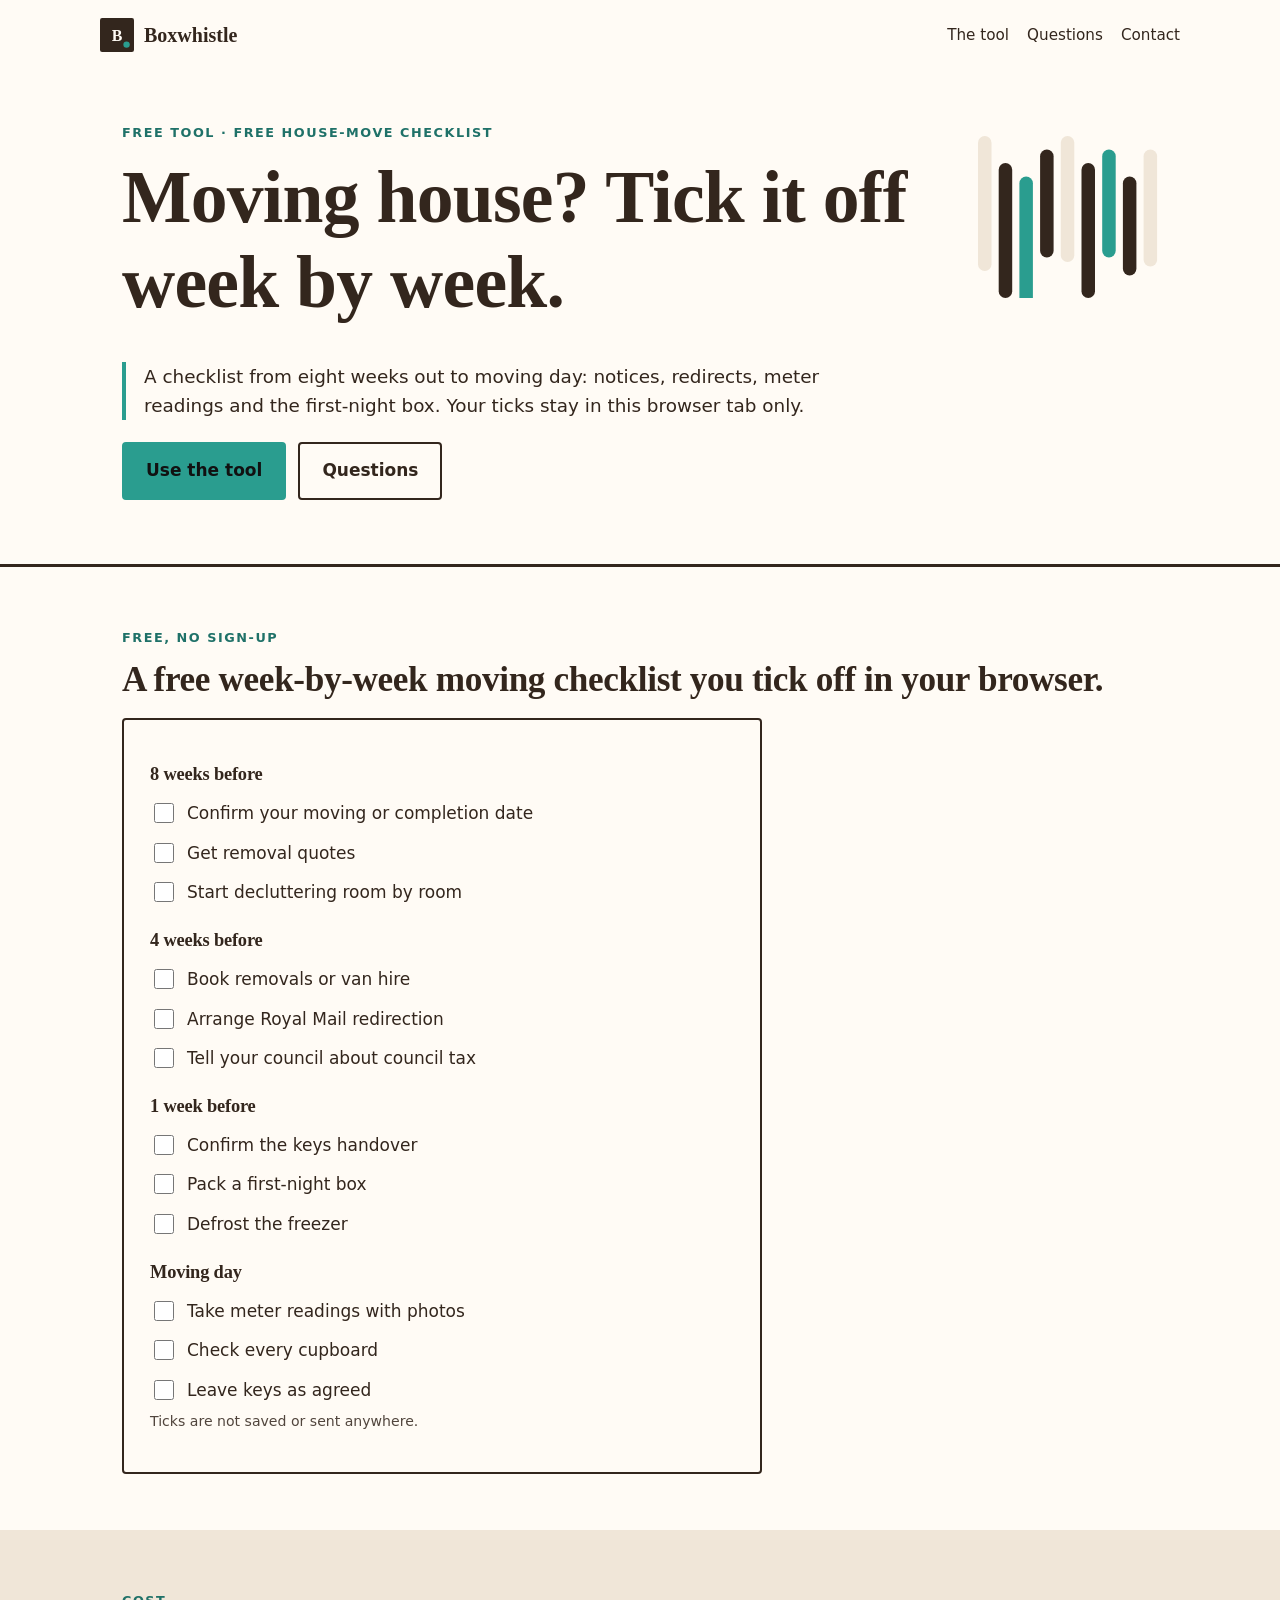
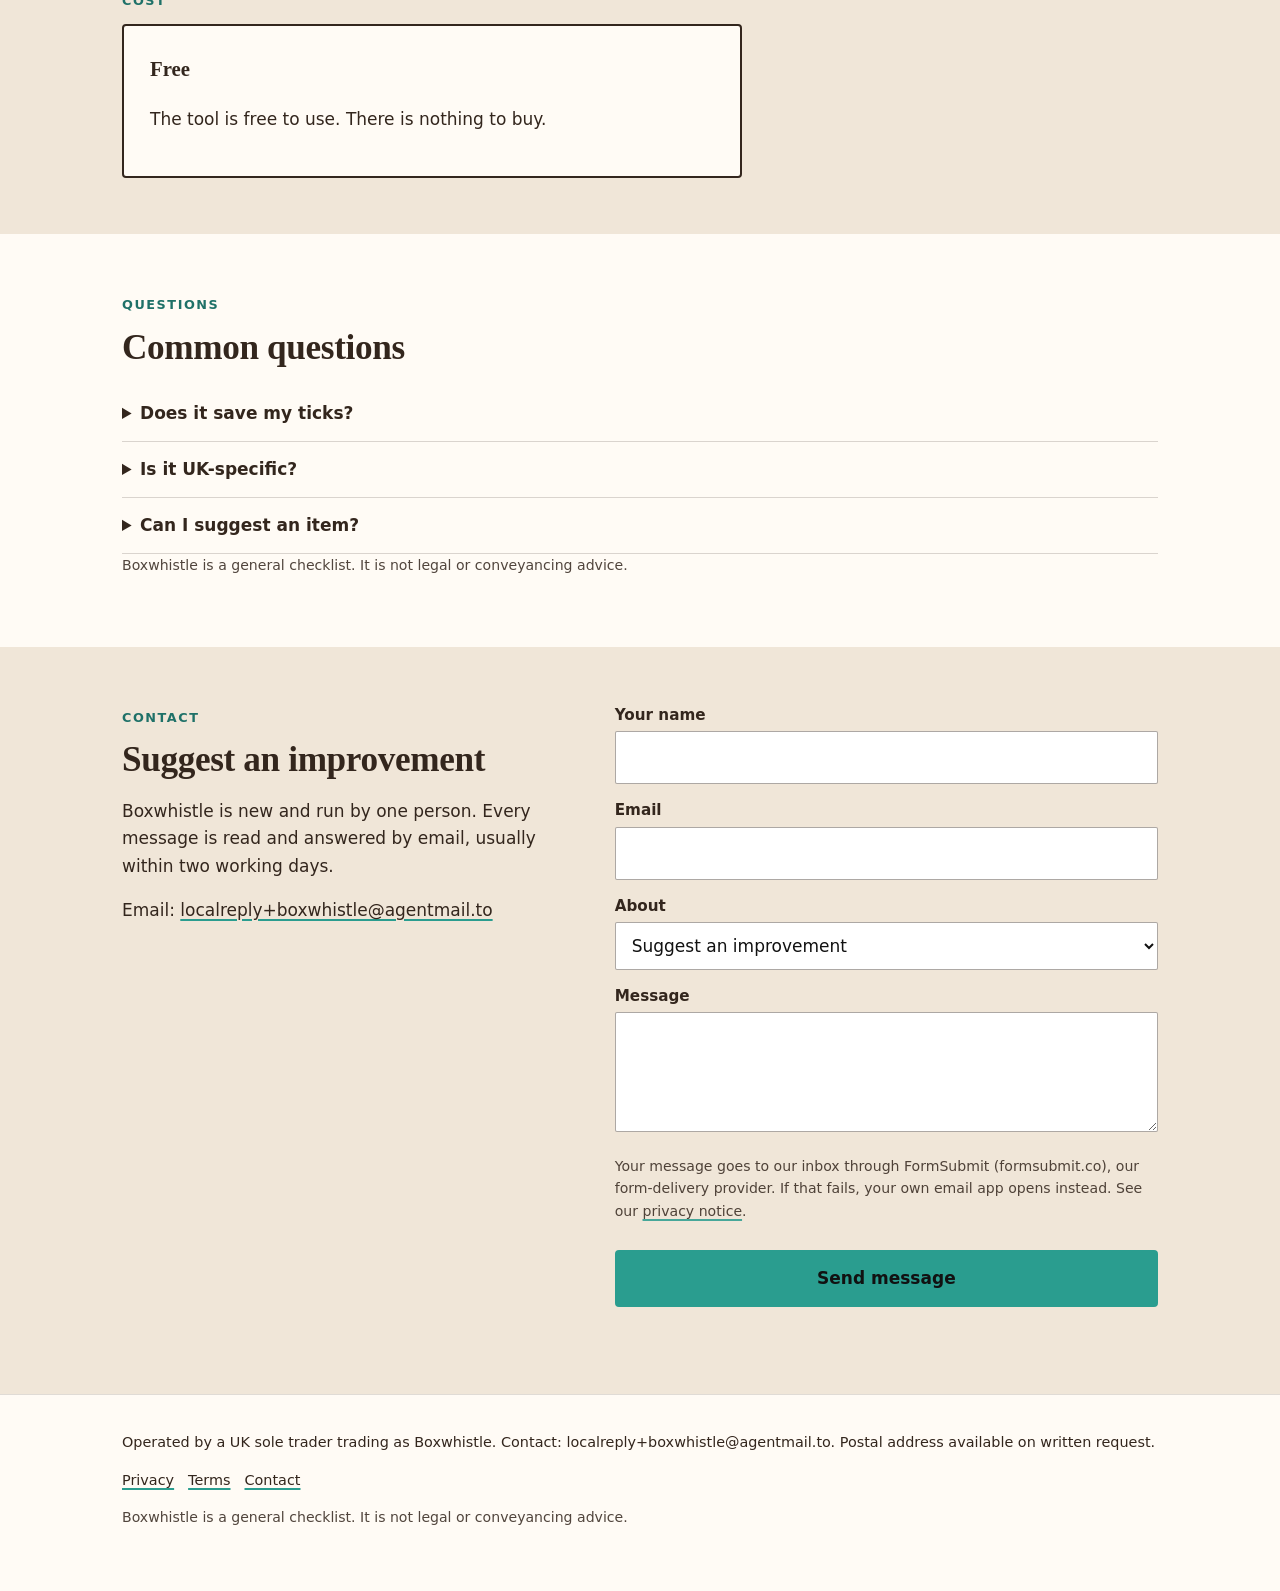
==== index.html @ 79938738 "Publish site 2026-10-19 21:51 BST" ====
<!doctype html>
<html lang="en-GB">
<head>
<meta charset="utf-8">
<meta name="viewport" content="width=device-width, initial-scale=1">
<meta http-equiv="Content-Security-Policy" content="default-src 'self'; img-src 'self' data: https://localreplyloop.goatcounter.com; style-src 'self'; script-src 'self'; font-src 'self'; connect-src 'self' https://formsubmit.co; form-action 'self'; base-uri 'self'; object-src 'none'">
<meta name="referrer" content="strict-origin-when-cross-origin">
<title>Boxwhistle: Moving house? Tick it off week by week</title>
<meta name="description" content="A free week-by-week moving checklist you tick off in your browser.">
<meta name="theme-color" content="#33261D">
<meta property="og:type" content="website"><meta property="og:title" content="Boxwhistle: Moving house? Tick it off week by week"><meta property="og:description" content="A free week-by-week moving checklist you tick off in your browser.">
<meta property="og:image" content="https://evanturner557-del.github.io/boxwhistle/assets/og.png"><meta property="og:image:width" content="1200"><meta property="og:image:height" content="630">
<meta property="og:image:alt" content="Boxwhistle: Moving house? Tick it off week by week."><meta property="og:site_name" content="Boxwhistle"><meta property="og:locale" content="en_GB">
<meta property="og:url" content="https://evanturner557-del.github.io/boxwhistle/"><meta name="twitter:card" content="summary_large_image">
<link rel="canonical" href="https://evanturner557-del.github.io/boxwhistle/">
<link rel="icon" href="assets/favicon.svg" type="image/svg+xml">
<link rel="stylesheet" href="assets/site.css">
<script src="assets/config.js"></script>
<script src="assets/analytics.js" defer></script>
<script src="_shared/kit.js" defer></script><script src="assets/tool.js" defer></script>
</head>
<body>
<a class="skip" href="#main">Skip to content</a>
<header><div class="wrap top"><a class="brand" href="./"><svg viewBox="0 0 64 64" aria-hidden="true" width="34" height="34"><rect width="64" height="64" rx="4" fill="#33261D"/><text x="32" y="43" text-anchor="middle" font-family="Georgia, serif" font-weight="700" font-size="30" fill="#FFFBF5">B</text><circle cx="50" cy="50" r="6" fill="#2A9D8F"/></svg>Boxwhistle</a><nav aria-label="Primary"><a href="#tool">The tool</a><a href="#faq">Questions</a><a href="#contact">Contact</a></nav></div></header><section class="hero"><div class="wrap"><div class="art"><svg viewBox="0 0 400 400" role="img" aria-label="Decorative pattern" class="motif" preserveAspectRatio="xMidYMid slice"><rect x="0" y="40" width="30" height="300" rx="15" fill="#F0E6D8"/><rect x="46" y="100" width="30" height="300" rx="15" fill="#33261D"/><rect x="92" y="130" width="30" height="300" rx="15" fill="#2A9D8F"/><rect x="138" y="70" width="30" height="240" rx="15" fill="#33261D"/><rect x="184" y="40" width="30" height="280" rx="15" fill="#F0E6D8"/><rect x="230" y="100" width="30" height="300" rx="15" fill="#33261D"/><rect x="276" y="70" width="30" height="240" rx="15" fill="#2A9D8F"/><rect x="322" y="130" width="30" height="220" rx="15" fill="#33261D"/><rect x="368" y="70" width="30" height="260" rx="15" fill="#F0E6D8"/></svg></div><span class="eyebrow">Free tool · Free house-move checklist</span><h1>Moving house? Tick it off week by week.</h1><p class="lede">A checklist from eight weeks out to moving day: notices, redirects, meter readings and the first-night box. Your ticks stay in this browser tab only.</p><div class="ctas"><a class="btn" href="#tool" data-cta="hero">Use the tool</a><a class="btn ghost" href="#faq" data-cta="hero-secondary">Questions</a></div></div></section>
<main id="main">
<section id="tool"><div class="wrap"><span class="eyebrow">Free, no sign-up</span><h2>A free week-by-week moving checklist you tick off in your browser.</h2><div class="tool check" id="checklist"><h3>8 weeks before</h3><label><input type="checkbox"> <span>Confirm your moving or completion date</span></label><label><input type="checkbox"> <span>Get removal quotes</span></label><label><input type="checkbox"> <span>Start decluttering room by room</span></label><h3>4 weeks before</h3><label><input type="checkbox"> <span>Book removals or van hire</span></label><label><input type="checkbox"> <span>Arrange Royal Mail redirection</span></label><label><input type="checkbox"> <span>Tell your council about council tax</span></label><h3>1 week before</h3><label><input type="checkbox"> <span>Confirm the keys handover</span></label><label><input type="checkbox"> <span>Pack a first-night box</span></label><label><input type="checkbox"> <span>Defrost the freezer</span></label><h3>Moving day</h3><label><input type="checkbox"> <span>Take meter readings with photos</span></label><label><input type="checkbox"> <span>Check every cupboard</span></label><label><input type="checkbox"> <span>Leave keys as agreed</span></label><p class="fine">Ticks are not saved or sent anywhere.</p></div></div></section>
<section class="tint" id="price"><div class="wrap"><span class="eyebrow">Cost</span><div class="pricebox"><p class="price">Free</p><p>The tool is free to use. There is nothing to buy.</p></div></div></section>
<section id="faq"><div class="wrap"><span class="eyebrow">Questions</span><h2>Common questions</h2><details><summary>Does it save my ticks?</summary><p>No. Nothing is stored or sent anywhere. Print the page if you want a paper copy.</p></details><details><summary>Is it UK-specific?</summary><p>Yes, it mentions UK services like Royal Mail redirection and council tax.</p></details><details><summary>Can I suggest an item?</summary><p>Yes, use the form.</p></details><p class="fine" style="margin-top:18px">Boxwhistle is a general checklist. It is not legal or conveyancing advice.</p></div></section>
<section class="tint" id="contact"><div class="wrap contact-grid"><div><span class="eyebrow">Contact</span><h2>Suggest an improvement</h2><p>Boxwhistle is new and run by one person. Every message is read and answered by email, usually within two working days.</p><p>Email: <a href="mailto:localreply+boxwhistle@agentmail.to">localreply+boxwhistle@agentmail.to</a></p></div><form class="form" data-contact data-formsubmit="localreply+boxwhistle@agentmail.to" data-email="localreply+boxwhistle@agentmail.to" data-subject="Boxwhistle enquiry" novalidate>
<div><label for="f-name">Your name</label><input id="f-name" name="name" autocomplete="name" required></div>
<div><label for="f-email">Email</label><input id="f-email" name="email" type="email" autocomplete="email" required></div>
<div><label for="f-plan">About</label><select id="f-plan" name="plan"><option value="Suggest an improvement">Suggest an improvement</option><option value="Report a mistake">Report a mistake</option><option value="Something else">Something else</option></select></div>
<div><label for="f-message">Message</label><textarea id="f-message" name="message"></textarea></div>
<p class="hint">Your message goes to our inbox through FormSubmit (formsubmit.co), our form-delivery provider. If that fails, your own email app opens instead. See our <a href="privacy.html">privacy notice</a>.</p>
<button class="btn" type="submit">Send message</button>
<p class="form-status" role="status" aria-live="polite"></p>
</form></div></section>
</main><footer><div class="wrap"><p>Operated by a UK sole trader trading as Boxwhistle. Contact: localreply+boxwhistle@agentmail.to. Postal address available on written request.</p>
<p><a href="privacy.html">Privacy</a><a href="terms.html">Terms</a><a href="./#contact">Contact</a></p>
<p class="fine">Boxwhistle is a general checklist. It is not legal or conveyancing advice.</p></div></footer>
</body></html>
---- assets/site.css ----
:root{--ink:#33261D;--paper:#FFFBF5;--acc:#2A9D8F;--acc-text:#1F7168;--on-acc:#111111;--soft:#F0E6D8;--on-ink:#FFFBF5;--r:4px;--br:4px;--head:Georgia, 'Times New Roman', serif;--body:system-ui, -apple-system, 'Segoe UI', Roboto, sans-serif}
*,*::before,*::after{box-sizing:border-box}html{scroll-behavior:smooth}@media (prefers-reduced-motion:reduce){html{scroll-behavior:auto}*{transition:none!important}}
body{margin:0;font-family:var(--body);color:var(--ink);background:var(--paper);line-height:1.6;font-size:17px;-webkit-font-smoothing:antialiased}
h1,h2,h3{font-family:var(--head);line-height:1.15;margin:0 0 .5em;letter-spacing:-.01em}h1{font-size:clamp(2.1rem,5vw,3.6rem)}h2{font-size:clamp(1.5rem,3vw,2.2rem)}h3{font-size:1.15rem}
p{margin:0 0 1em}a{color:var(--ink);text-decoration-color:var(--acc);text-underline-offset:3px;text-decoration-thickness:2px}
.wrap{max-width:1080px;margin:0 auto;padding:0 22px}.skip{position:absolute;left:-999px}.skip:focus{left:12px;top:12px;background:var(--ink);color:var(--on-ink);padding:8px 12px;z-index:9}
:focus-visible{outline:3px solid var(--acc);outline-offset:2px}
.top{display:flex;align-items:center;justify-content:space-between;padding:18px 0;gap:16px}.brand{display:flex;align-items:center;gap:10px;font-family:var(--head);font-weight:700;font-size:1.25rem;text-decoration:none}
.top nav a{margin-left:18px;font-size:.95rem;text-decoration:none}.top nav a:hover{text-decoration:underline}
.btn{display:inline-block;background:var(--acc);color:var(--on-acc);padding:13px 22px;border-radius:var(--br);font-weight:600;text-decoration:none;border:2px solid var(--acc);cursor:pointer;font:inherit;font-weight:600}
.btn:hover{filter:brightness(.94)}.btn.ghost{background:transparent;color:var(--ink);border-color:var(--ink)}
.eyebrow{display:inline-block;font-size:.8rem;letter-spacing:.12em;text-transform:uppercase;font-weight:600;color:var(--acc-text);margin-bottom:12px}
.hero{padding:48px 0 64px}.hero .lede{font-size:1.15rem;max-width:40em}.ctas{display:flex;gap:12px;flex-wrap:wrap;margin-top:22px}
.motif{width:100%;height:auto;max-width:420px;display:block}
.draft{display:inline-block;background:var(--soft);border:1px dashed var(--ink);padding:3px 10px;border-radius:999px;font-size:.82rem;font-weight:600;margin-bottom:14px}
section{padding:56px 0}.tint{background:var(--soft)}
.steps{display:grid;grid-template-columns:repeat(auto-fit,minmax(220px,1fr));gap:22px;counter-reset:s}
.step{padding:22px;border-radius:var(--r);background:var(--paper);border:1px solid color-mix(in srgb,var(--ink) 14%,transparent)}
.step::before{counter-increment:s;content:"0" counter(s);font-family:var(--head);font-weight:700;color:var(--acc-text);display:block;font-size:1.4rem;margin-bottom:6px}
.points{display:grid;grid-template-columns:repeat(auto-fit,minmax(240px,1fr));gap:26px}.point h3{border-top:4px solid var(--acc);padding-top:12px}
.price{font-family:var(--head);font-size:1.3rem;font-weight:700}.pricebox{border:2px solid var(--ink);border-radius:var(--r);padding:26px;max-width:620px;background:var(--paper)}
details{border-bottom:1px solid color-mix(in srgb,var(--ink) 18%,transparent);padding:14px 0}summary{cursor:pointer;font-weight:600}details p{margin-top:10px}
.form{display:grid;gap:14px;max-width:620px}.form label{font-weight:600;font-size:.95rem;display:block;margin-bottom:4px}
.form input,.form textarea,.form select{width:100%;padding:12px;border:1.5px solid color-mix(in srgb,var(--ink) 40%,transparent);border-radius:calc(var(--r)/2);font:inherit;background:#fff;color:#111}
.form textarea{min-height:120px}.hint,.fine{font-size:.88rem;opacity:.85}.form-status{font-weight:600}
.contact-grid{display:grid;grid-template-columns:1fr 1.2fr;gap:40px}@media(max-width:800px){.contact-grid{grid-template-columns:1fr}.top nav{display:none}}
footer{padding:36px 0 48px;font-size:.9rem;border-top:1px solid color-mix(in srgb,var(--ink) 15%,transparent)}footer a{margin-right:14px}
.tool{background:var(--paper);border:2px solid var(--ink);border-radius:var(--r);padding:26px;max-width:640px}.tool .row{display:grid;grid-template-columns:1fr 140px;gap:12px;align-items:center;margin-bottom:10px}
.tool input[type=number]{padding:10px;border:1.5px solid var(--ink);border-radius:8px;font:inherit;width:100%}.result{margin-top:16px;padding:16px;background:var(--soft);border-radius:calc(var(--r)/2);min-height:3em}
.check h3{margin-top:18px}.check label{display:flex;gap:10px;align-items:flex-start;padding:6px 0}.check input{width:20px;height:20px;accent-color:var(--acc)}
.legal{max-width:760px}.legal h2{font-size:1.3rem;margin-top:1.6em}
.hero h1{font-size:clamp(2.4rem,6.5vw,4.6rem);max-width:13em}.hero{border-bottom:3px solid var(--ink)}.hero .art{float:right;width:180px;margin:0 0 20px 30px}.hero .lede{border-left:4px solid var(--acc);padding-left:18px}.step{border:none;border-top:2px solid var(--ink);border-radius:0;background:none}
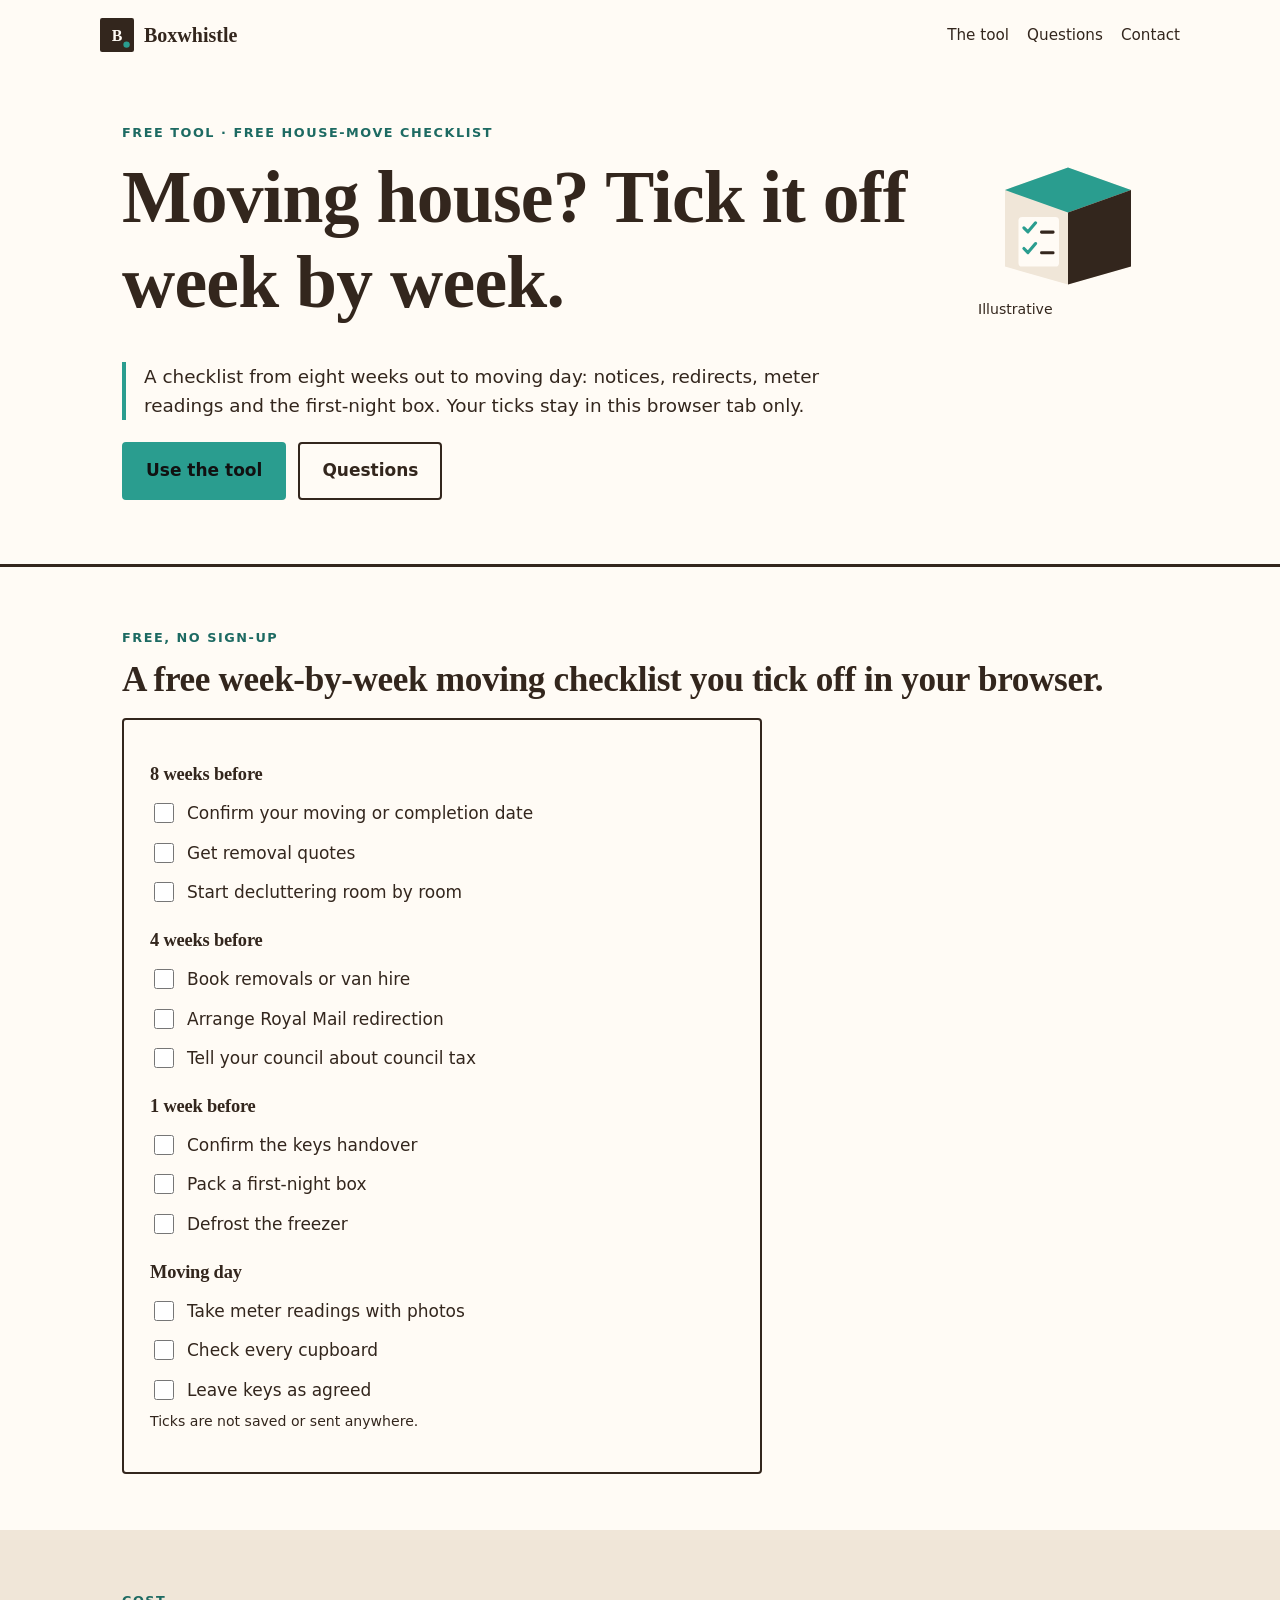
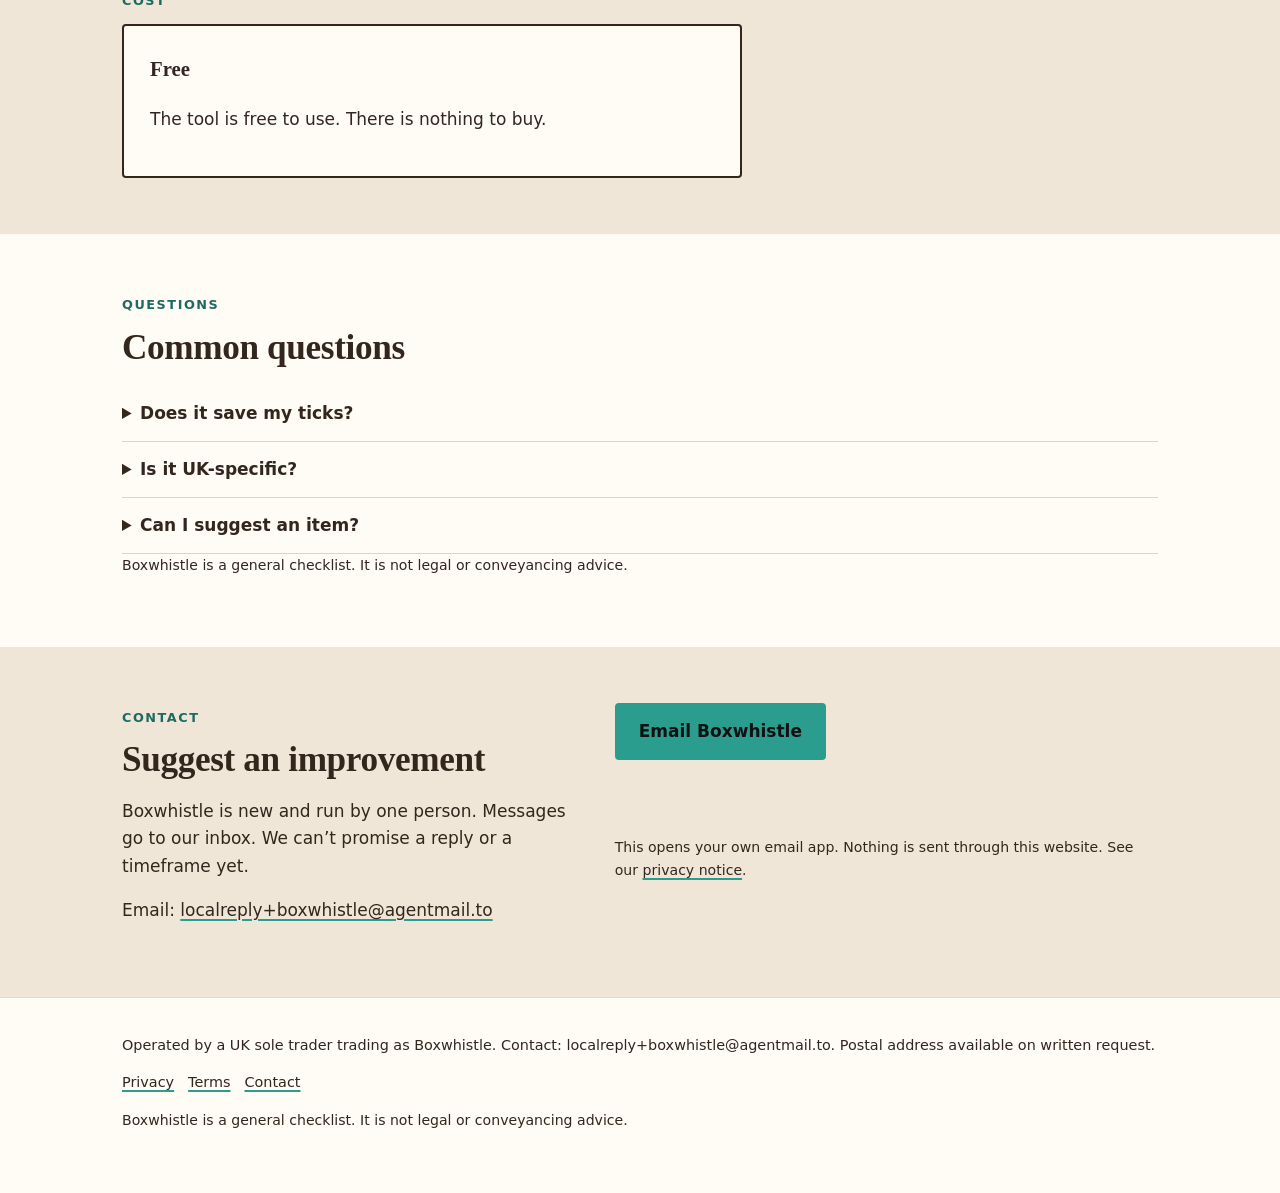
==== commit 1edbd405: "Publish site 2026-10-21 08:26 BST" ====
--- a/index.html
+++ b/index.html
@@ -3,7 +3,7 @@
 <head>
 <meta charset="utf-8">
 <meta name="viewport" content="width=device-width, initial-scale=1">
-<meta http-equiv="Content-Security-Policy" content="default-src 'self'; img-src 'self' data: https://localreplyloop.goatcounter.com; style-src 'self'; script-src 'self'; font-src 'self'; connect-src 'self' https://formsubmit.co; form-action 'self'; base-uri 'self'; object-src 'none'">
+<meta http-equiv="Content-Security-Policy" content="default-src 'self'; img-src 'self' data: https://localreplyloop.goatcounter.com; style-src 'self'; script-src 'self'; font-src 'self'; connect-src 'self'; form-action 'self'; base-uri 'self'; object-src 'none'">
 <meta name="referrer" content="strict-origin-when-cross-origin">
 <title>Boxwhistle: Moving house? Tick it off week by week</title>
 <meta name="description" content="A free week-by-week moving checklist you tick off in your browser.">
@@ -21,20 +21,13 @@
 </head>
 <body>
 <a class="skip" href="#main">Skip to content</a>
-<header><div class="wrap top"><a class="brand" href="./"><svg viewBox="0 0 64 64" aria-hidden="true" width="34" height="34"><rect width="64" height="64" rx="4" fill="#33261D"/><text x="32" y="43" text-anchor="middle" font-family="Georgia, serif" font-weight="700" font-size="30" fill="#FFFBF5">B</text><circle cx="50" cy="50" r="6" fill="#2A9D8F"/></svg>Boxwhistle</a><nav aria-label="Primary"><a href="#tool">The tool</a><a href="#faq">Questions</a><a href="#contact">Contact</a></nav></div></header><section class="hero"><div class="wrap"><div class="art"><svg viewBox="0 0 400 400" role="img" aria-label="Decorative pattern" class="motif" preserveAspectRatio="xMidYMid slice"><rect x="0" y="40" width="30" height="300" rx="15" fill="#F0E6D8"/><rect x="46" y="100" width="30" height="300" rx="15" fill="#33261D"/><rect x="92" y="130" width="30" height="300" rx="15" fill="#2A9D8F"/><rect x="138" y="70" width="30" height="240" rx="15" fill="#33261D"/><rect x="184" y="40" width="30" height="280" rx="15" fill="#F0E6D8"/><rect x="230" y="100" width="30" height="300" rx="15" fill="#33261D"/><rect x="276" y="70" width="30" height="240" rx="15" fill="#2A9D8F"/><rect x="322" y="130" width="30" height="220" rx="15" fill="#33261D"/><rect x="368" y="70" width="30" height="260" rx="15" fill="#F0E6D8"/></svg></div><span class="eyebrow">Free tool · Free house-move checklist</span><h1>Moving house? Tick it off week by week.</h1><p class="lede">A checklist from eight weeks out to moving day: notices, redirects, meter readings and the first-night box. Your ticks stay in this browser tab only.</p><div class="ctas"><a class="btn" href="#tool" data-cta="hero">Use the tool</a><a class="btn ghost" href="#faq" data-cta="hero-secondary">Questions</a></div></div></section>
+<header><div class="wrap top"><a class="brand" href="./"><svg viewBox="0 0 64 64" aria-hidden="true" width="34" height="34"><rect width="64" height="64" rx="4" fill="#33261D"/><text x="32" y="43" text-anchor="middle" font-family="Georgia, serif" font-weight="700" font-size="30" fill="#FFFBF5">B</text><circle cx="50" cy="50" r="6" fill="#2A9D8F"/></svg>Boxwhistle</a><nav aria-label="Primary"><a href="#tool">The tool</a><a href="#faq">Questions</a><a href="#contact">Contact</a></nav></div></header>
 <main id="main">
+<section class="hero"><div class="wrap"><figure class="art"><svg viewBox="0 0 400 400" aria-hidden="true" focusable="false" class="motif"><path d="M60 160 L200 110 L340 160 L340 330 L200 370 L60 330Z" fill="#F0E6D8"/><path d="M60 160 L200 210 L340 160 L200 110Z" fill="#2A9D8F"/><path d="M200 210 L200 370 L340 330 L340 160Z" fill="#33261D"/><rect x="90" y="220" width="90" height="110" rx="8" fill="#FFFBF5"/><path d="M102 244 l9 9 l17 -20" fill="none" stroke="#2A9D8F" stroke-width="7" stroke-linecap="round" stroke-linejoin="round"/><path d="M102 290 l9 9 l17 -20" fill="none" stroke="#2A9D8F" stroke-width="7" stroke-linecap="round" stroke-linejoin="round"/><rect x="138" y="250" width="32" height="7" rx="3" fill="#33261D"/><rect x="138" y="296" width="32" height="7" rx="3" fill="#33261D"/></svg><figcaption class="fine">Illustrative</figcaption></figure><span class="eyebrow">Free tool · Free house-move checklist</span><h1>Moving house? Tick it off week by week.</h1><p class="lede">A checklist from eight weeks out to moving day: notices, redirects, meter readings and the first-night box. Your ticks stay in this browser tab only.</p><div class="ctas"><a class="btn" href="#tool" data-cta="hero">Use the tool</a><a class="btn ghost" href="#faq" data-cta="hero-secondary">Questions</a></div></div></section>
 <section id="tool"><div class="wrap"><span class="eyebrow">Free, no sign-up</span><h2>A free week-by-week moving checklist you tick off in your browser.</h2><div class="tool check" id="checklist"><h3>8 weeks before</h3><label><input type="checkbox"> <span>Confirm your moving or completion date</span></label><label><input type="checkbox"> <span>Get removal quotes</span></label><label><input type="checkbox"> <span>Start decluttering room by room</span></label><h3>4 weeks before</h3><label><input type="checkbox"> <span>Book removals or van hire</span></label><label><input type="checkbox"> <span>Arrange Royal Mail redirection</span></label><label><input type="checkbox"> <span>Tell your council about council tax</span></label><h3>1 week before</h3><label><input type="checkbox"> <span>Confirm the keys handover</span></label><label><input type="checkbox"> <span>Pack a first-night box</span></label><label><input type="checkbox"> <span>Defrost the freezer</span></label><h3>Moving day</h3><label><input type="checkbox"> <span>Take meter readings with photos</span></label><label><input type="checkbox"> <span>Check every cupboard</span></label><label><input type="checkbox"> <span>Leave keys as agreed</span></label><p class="fine">Ticks are not saved or sent anywhere.</p></div></div></section>
 <section class="tint" id="price"><div class="wrap"><span class="eyebrow">Cost</span><div class="pricebox"><p class="price">Free</p><p>The tool is free to use. There is nothing to buy.</p></div></div></section>
 <section id="faq"><div class="wrap"><span class="eyebrow">Questions</span><h2>Common questions</h2><details><summary>Does it save my ticks?</summary><p>No. Nothing is stored or sent anywhere. Print the page if you want a paper copy.</p></details><details><summary>Is it UK-specific?</summary><p>Yes, it mentions UK services like Royal Mail redirection and council tax.</p></details><details><summary>Can I suggest an item?</summary><p>Yes, use the form.</p></details><p class="fine" style="margin-top:18px">Boxwhistle is a general checklist. It is not legal or conveyancing advice.</p></div></section>
-<section class="tint" id="contact"><div class="wrap contact-grid"><div><span class="eyebrow">Contact</span><h2>Suggest an improvement</h2><p>Boxwhistle is new and run by one person. Every message is read and answered by email, usually within two working days.</p><p>Email: <a href="mailto:localreply+boxwhistle@agentmail.to">localreply+boxwhistle@agentmail.to</a></p></div><form class="form" data-contact data-formsubmit="localreply+boxwhistle@agentmail.to" data-email="localreply+boxwhistle@agentmail.to" data-subject="Boxwhistle enquiry" novalidate>
-<div><label for="f-name">Your name</label><input id="f-name" name="name" autocomplete="name" required></div>
-<div><label for="f-email">Email</label><input id="f-email" name="email" type="email" autocomplete="email" required></div>
-<div><label for="f-plan">About</label><select id="f-plan" name="plan"><option value="Suggest an improvement">Suggest an improvement</option><option value="Report a mistake">Report a mistake</option><option value="Something else">Something else</option></select></div>
-<div><label for="f-message">Message</label><textarea id="f-message" name="message"></textarea></div>
-<p class="hint">Your message goes to our inbox through FormSubmit (formsubmit.co), our form-delivery provider. If that fails, your own email app opens instead. See our <a href="privacy.html">privacy notice</a>.</p>
-<button class="btn" type="submit">Send message</button>
-<p class="form-status" role="status" aria-live="polite"></p>
-</form></div></section>
+<section class="tint" id="contact"><div class="wrap contact-grid"><div><span class="eyebrow">Contact</span><h2>Suggest an improvement</h2><p>Boxwhistle is new and run by one person. Messages go to our inbox. We can’t promise a reply or a timeframe yet.</p><p>Email: <a href="mailto:localreply+boxwhistle@agentmail.to">localreply+boxwhistle@agentmail.to</a></p></div><div class="form contact-mail"><p><a class="btn" href="mailto:localreply+boxwhistle@agentmail.to?subject=%5BBoxwhistle%5D%20Enquiry" data-cta="enquire">Email Boxwhistle</a></p><p class="hint">This opens your own email app. Nothing is sent through this website. See our <a href="privacy.html">privacy notice</a>.</p></div></div></section>
 </main><footer><div class="wrap"><p>Operated by a UK sole trader trading as Boxwhistle. Contact: localreply+boxwhistle@agentmail.to. Postal address available on written request.</p>
 <p><a href="privacy.html">Privacy</a><a href="terms.html">Terms</a><a href="./#contact">Contact</a></p>
 <p class="fine">Boxwhistle is a general checklist. It is not legal or conveyancing advice.</p></div></footer>
--- a/assets/site.css
+++ b/assets/site.css
@@ -1,4 +1,4 @@
-:root{--ink:#33261D;--paper:#FFFBF5;--acc:#2A9D8F;--acc-text:#1F7168;--on-acc:#111111;--soft:#F0E6D8;--on-ink:#FFFBF5;--r:4px;--br:4px;--head:Georgia, 'Times New Roman', serif;--body:system-ui, -apple-system, 'Segoe UI', Roboto, sans-serif}
+:root{--ink:#33261D;--paper:#FFFBF5;--acc:#2A9D8F;--acc-text:#1D6A62;--on-acc:#111111;--acc-btn:#2A9D8F;--soft:#F0E6D8;--on-ink:#FFFBF5;--r:4px;--br:4px;--head:Georgia, 'Times New Roman', serif;--body:system-ui, -apple-system, 'Segoe UI', Roboto, sans-serif}
 *,*::before,*::after{box-sizing:border-box}html{scroll-behavior:smooth}@media (prefers-reduced-motion:reduce){html{scroll-behavior:auto}*{transition:none!important}}
 body{margin:0;font-family:var(--body);color:var(--ink);background:var(--paper);line-height:1.6;font-size:17px;-webkit-font-smoothing:antialiased}
 h1,h2,h3{font-family:var(--head);line-height:1.15;margin:0 0 .5em;letter-spacing:-.01em}h1{font-size:clamp(2.1rem,5vw,3.6rem)}h2{font-size:clamp(1.5rem,3vw,2.2rem)}h3{font-size:1.15rem}
@@ -7,11 +7,11 @@
 :focus-visible{outline:3px solid var(--acc);outline-offset:2px}
 .top{display:flex;align-items:center;justify-content:space-between;padding:18px 0;gap:16px}.brand{display:flex;align-items:center;gap:10px;font-family:var(--head);font-weight:700;font-size:1.25rem;text-decoration:none}
 .top nav a{margin-left:18px;font-size:.95rem;text-decoration:none}.top nav a:hover{text-decoration:underline}
-.btn{display:inline-block;background:var(--acc);color:var(--on-acc);padding:13px 22px;border-radius:var(--br);font-weight:600;text-decoration:none;border:2px solid var(--acc);cursor:pointer;font:inherit;font-weight:600}
-.btn:hover{filter:brightness(.94)}.btn.ghost{background:transparent;color:var(--ink);border-color:var(--ink)}
+.btn{display:inline-block;background:var(--acc-btn);color:var(--on-acc);padding:13px 22px;border-radius:var(--br);font-weight:600;text-decoration:none;border:2px solid var(--acc-btn);cursor:pointer;font:inherit;font-weight:600}
+.btn:hover{filter:none;box-shadow:inset 0 0 0 2px currentColor}.btn.ghost{background:transparent;color:var(--ink);border-color:var(--ink)}
 .eyebrow{display:inline-block;font-size:.8rem;letter-spacing:.12em;text-transform:uppercase;font-weight:600;color:var(--acc-text);margin-bottom:12px}
 .hero{padding:48px 0 64px}.hero .lede{font-size:1.15rem;max-width:40em}.ctas{display:flex;gap:12px;flex-wrap:wrap;margin-top:22px}
-.motif{width:100%;height:auto;max-width:420px;display:block}
+.motif{width:100%;height:auto;max-width:420px;display:block}.art{margin:0}
 .draft{display:inline-block;background:var(--soft);border:1px dashed var(--ink);padding:3px 10px;border-radius:999px;font-size:.82rem;font-weight:600;margin-bottom:14px}
 section{padding:56px 0}.tint{background:var(--soft)}
 .steps{display:grid;grid-template-columns:repeat(auto-fit,minmax(220px,1fr));gap:22px;counter-reset:s}
@@ -22,8 +22,8 @@
 details{border-bottom:1px solid color-mix(in srgb,var(--ink) 18%,transparent);padding:14px 0}summary{cursor:pointer;font-weight:600}details p{margin-top:10px}
 .form{display:grid;gap:14px;max-width:620px}.form label{font-weight:600;font-size:.95rem;display:block;margin-bottom:4px}
 .form input,.form textarea,.form select{width:100%;padding:12px;border:1.5px solid color-mix(in srgb,var(--ink) 40%,transparent);border-radius:calc(var(--r)/2);font:inherit;background:#fff;color:#111}
-.form textarea{min-height:120px}.hint,.fine{font-size:.88rem;opacity:.85}.form-status{font-weight:600}
-.contact-grid{display:grid;grid-template-columns:1fr 1.2fr;gap:40px}@media(max-width:800px){.contact-grid{grid-template-columns:1fr}.top nav{display:none}}
+.form textarea{min-height:120px}.hint,.fine{font-size:.88rem}.form-status{font-weight:600}
+.contact-grid{display:grid;grid-template-columns:1fr 1.2fr;gap:40px}@media(max-width:800px){.contact-grid{grid-template-columns:1fr}.top nav a:not([href="#contact"]){display:none}.top nav a{margin-left:0;padding:10px 0;font-weight:600}}
 footer{padding:36px 0 48px;font-size:.9rem;border-top:1px solid color-mix(in srgb,var(--ink) 15%,transparent)}footer a{margin-right:14px}
 .tool{background:var(--paper);border:2px solid var(--ink);border-radius:var(--r);padding:26px;max-width:640px}.tool .row{display:grid;grid-template-columns:1fr 140px;gap:12px;align-items:center;margin-bottom:10px}
 .tool input[type=number]{padding:10px;border:1.5px solid var(--ink);border-radius:8px;font:inherit;width:100%}.result{margin-top:16px;padding:16px;background:var(--soft);border-radius:calc(var(--r)/2);min-height:3em}
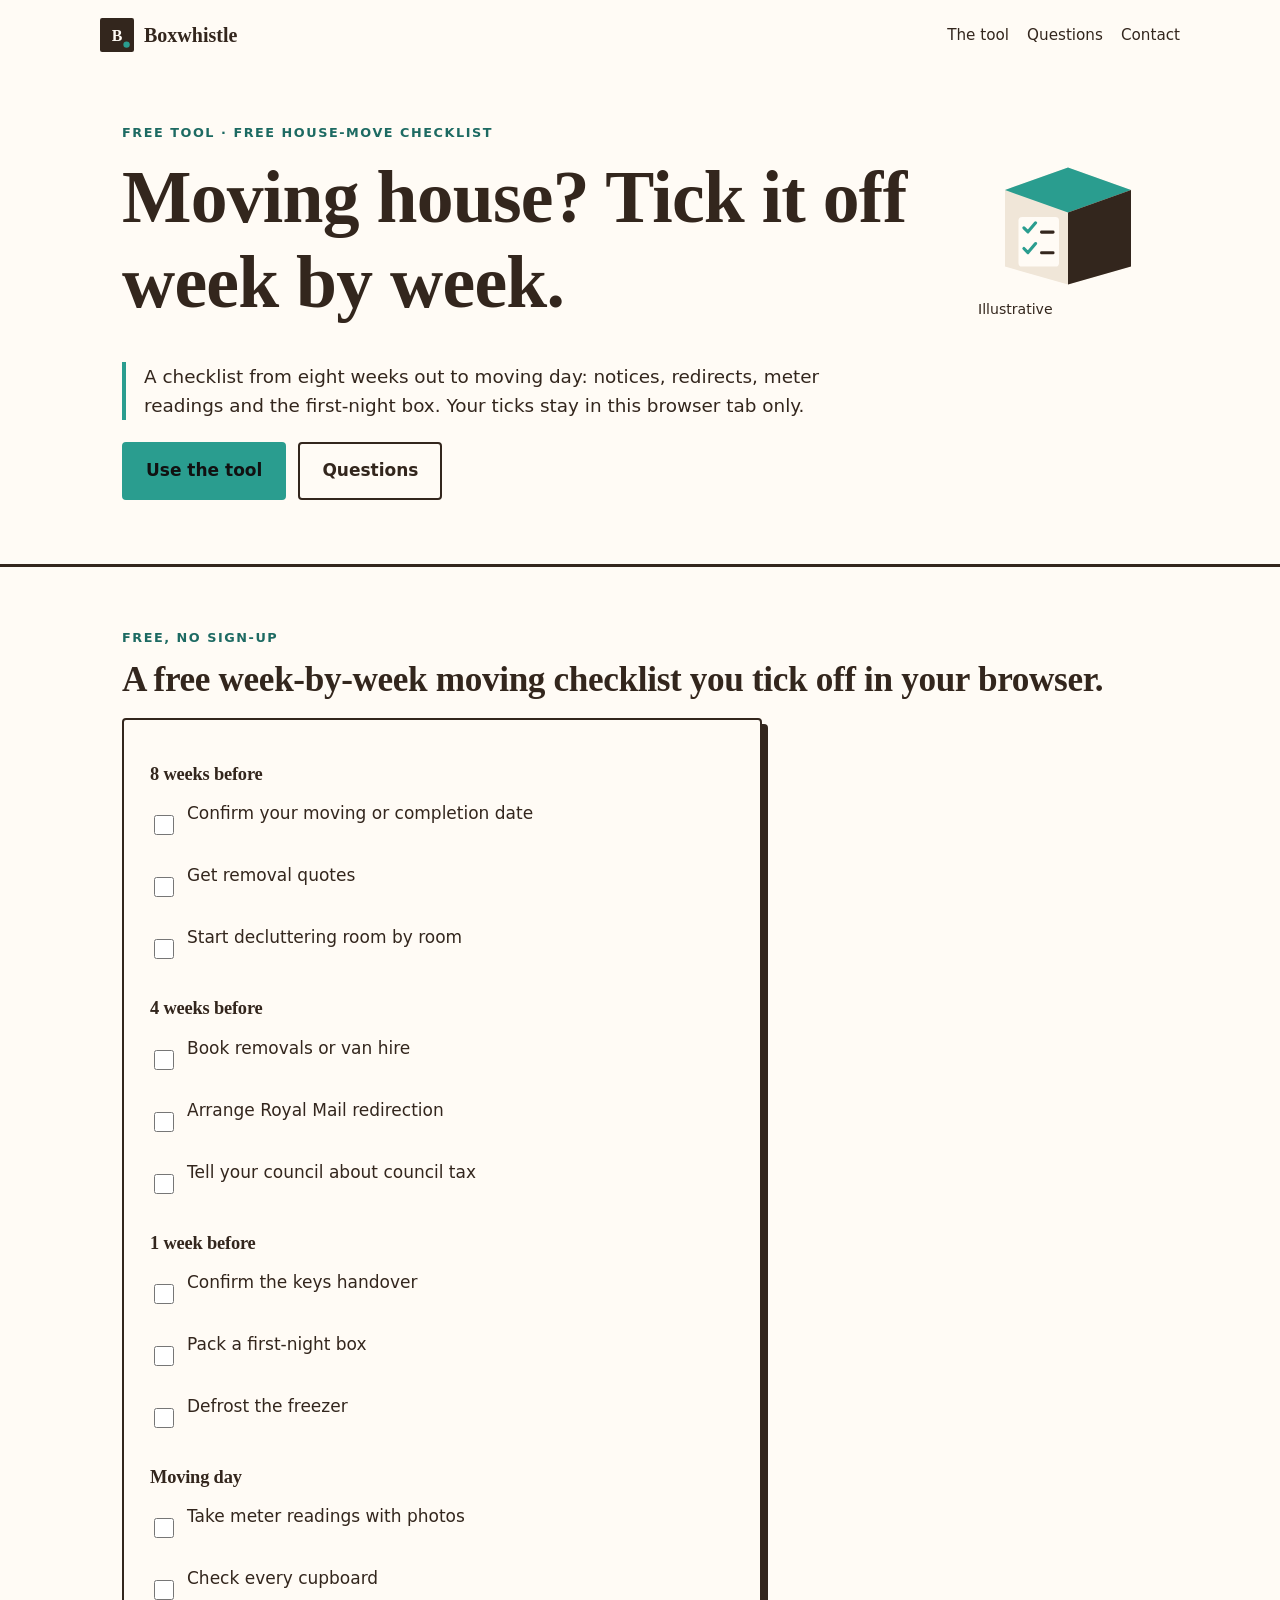
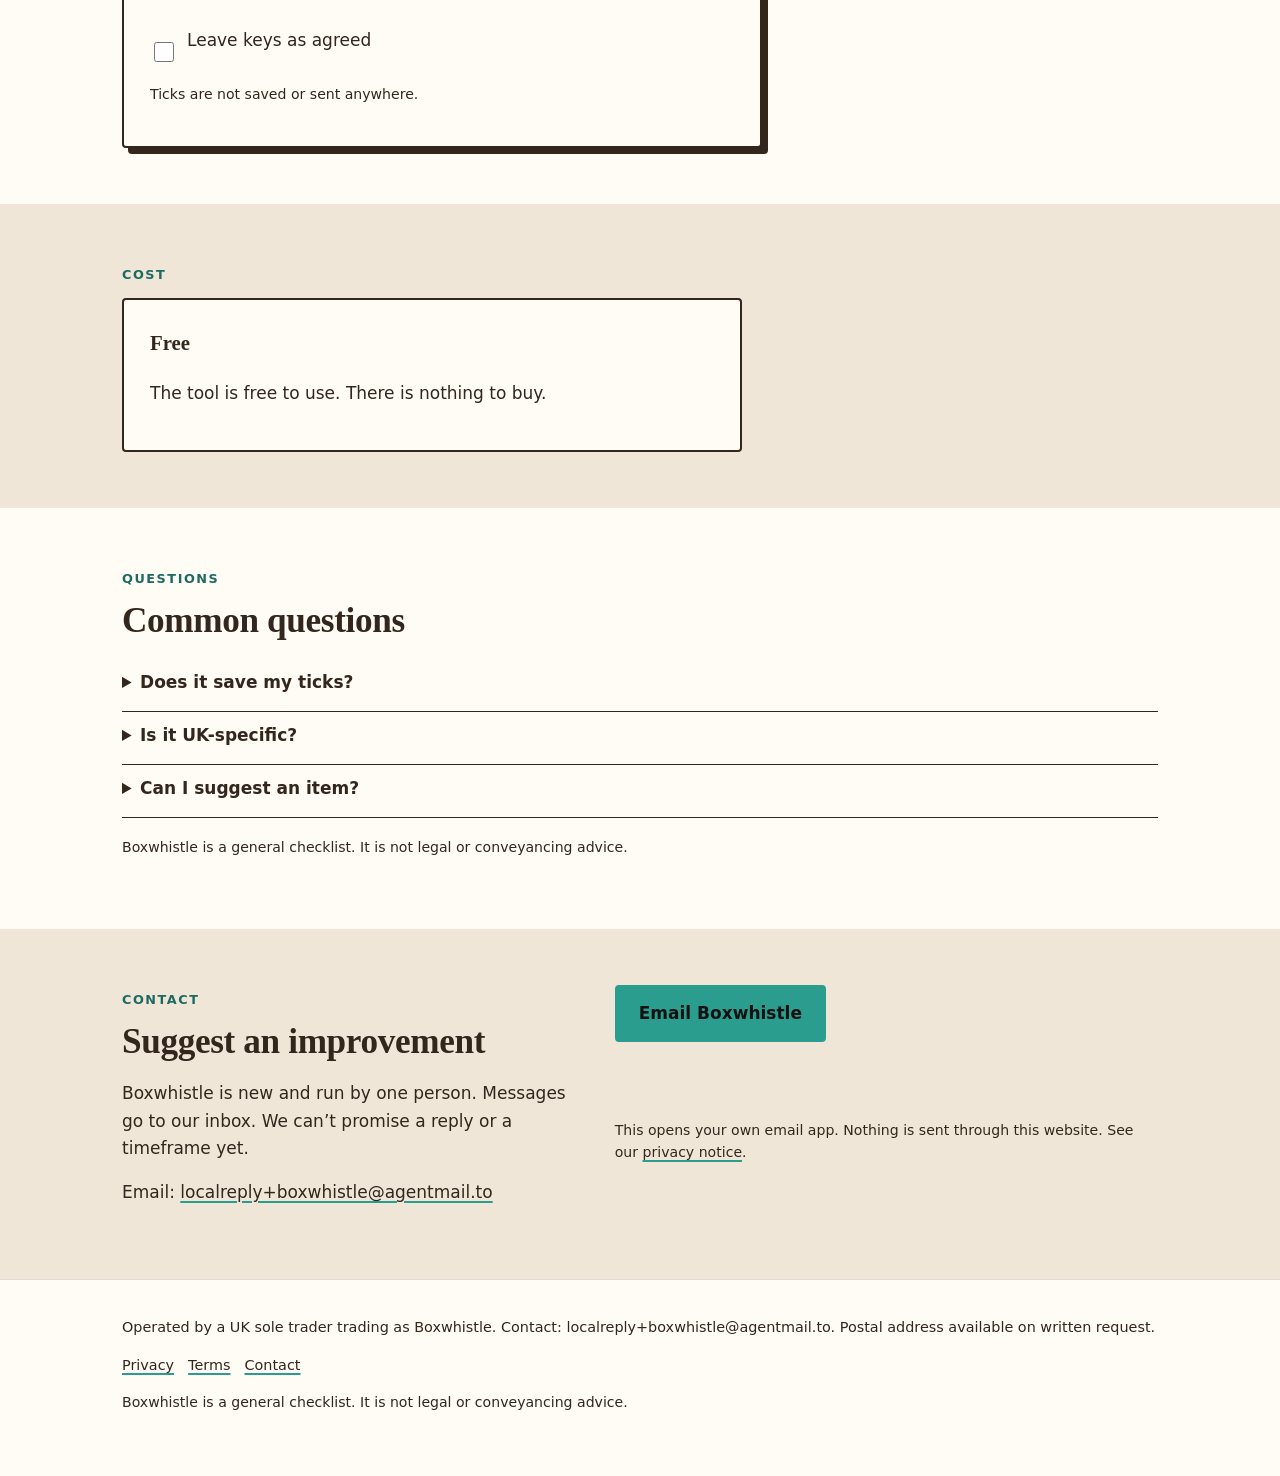
==== commit 65387a2b: "Polish: prominent result card, 44px inputs, focus states, CSP-safe (no inline style)" ====
--- a/index.html
+++ b/index.html
@@ -26,7 +26,7 @@
 <section class="hero"><div class="wrap"><figure class="art"><svg viewBox="0 0 400 400" aria-hidden="true" focusable="false" class="motif"><path d="M60 160 L200 110 L340 160 L340 330 L200 370 L60 330Z" fill="#F0E6D8"/><path d="M60 160 L200 210 L340 160 L200 110Z" fill="#2A9D8F"/><path d="M200 210 L200 370 L340 330 L340 160Z" fill="#33261D"/><rect x="90" y="220" width="90" height="110" rx="8" fill="#FFFBF5"/><path d="M102 244 l9 9 l17 -20" fill="none" stroke="#2A9D8F" stroke-width="7" stroke-linecap="round" stroke-linejoin="round"/><path d="M102 290 l9 9 l17 -20" fill="none" stroke="#2A9D8F" stroke-width="7" stroke-linecap="round" stroke-linejoin="round"/><rect x="138" y="250" width="32" height="7" rx="3" fill="#33261D"/><rect x="138" y="296" width="32" height="7" rx="3" fill="#33261D"/></svg><figcaption class="fine">Illustrative</figcaption></figure><span class="eyebrow">Free tool · Free house-move checklist</span><h1>Moving house? Tick it off week by week.</h1><p class="lede">A checklist from eight weeks out to moving day: notices, redirects, meter readings and the first-night box. Your ticks stay in this browser tab only.</p><div class="ctas"><a class="btn" href="#tool" data-cta="hero">Use the tool</a><a class="btn ghost" href="#faq" data-cta="hero-secondary">Questions</a></div></div></section>
 <section id="tool"><div class="wrap"><span class="eyebrow">Free, no sign-up</span><h2>A free week-by-week moving checklist you tick off in your browser.</h2><div class="tool check" id="checklist"><h3>8 weeks before</h3><label><input type="checkbox"> <span>Confirm your moving or completion date</span></label><label><input type="checkbox"> <span>Get removal quotes</span></label><label><input type="checkbox"> <span>Start decluttering room by room</span></label><h3>4 weeks before</h3><label><input type="checkbox"> <span>Book removals or van hire</span></label><label><input type="checkbox"> <span>Arrange Royal Mail redirection</span></label><label><input type="checkbox"> <span>Tell your council about council tax</span></label><h3>1 week before</h3><label><input type="checkbox"> <span>Confirm the keys handover</span></label><label><input type="checkbox"> <span>Pack a first-night box</span></label><label><input type="checkbox"> <span>Defrost the freezer</span></label><h3>Moving day</h3><label><input type="checkbox"> <span>Take meter readings with photos</span></label><label><input type="checkbox"> <span>Check every cupboard</span></label><label><input type="checkbox"> <span>Leave keys as agreed</span></label><p class="fine">Ticks are not saved or sent anywhere.</p></div></div></section>
 <section class="tint" id="price"><div class="wrap"><span class="eyebrow">Cost</span><div class="pricebox"><p class="price">Free</p><p>The tool is free to use. There is nothing to buy.</p></div></div></section>
-<section id="faq"><div class="wrap"><span class="eyebrow">Questions</span><h2>Common questions</h2><details><summary>Does it save my ticks?</summary><p>No. Nothing is stored or sent anywhere. Print the page if you want a paper copy.</p></details><details><summary>Is it UK-specific?</summary><p>Yes, it mentions UK services like Royal Mail redirection and council tax.</p></details><details><summary>Can I suggest an item?</summary><p>Yes, use the form.</p></details><p class="fine" style="margin-top:18px">Boxwhistle is a general checklist. It is not legal or conveyancing advice.</p></div></section>
+<section id="faq"><div class="wrap"><span class="eyebrow">Questions</span><h2>Common questions</h2><details><summary>Does it save my ticks?</summary><p>No. Nothing is stored or sent anywhere. Print the page if you want a paper copy.</p></details><details><summary>Is it UK-specific?</summary><p>Yes, it mentions UK services like Royal Mail redirection and council tax.</p></details><details><summary>Can I suggest an item?</summary><p>Yes, use the form.</p></details><p class="fine mt">Boxwhistle is a general checklist. It is not legal or conveyancing advice.</p></div></section>
 <section class="tint" id="contact"><div class="wrap contact-grid"><div><span class="eyebrow">Contact</span><h2>Suggest an improvement</h2><p>Boxwhistle is new and run by one person. Messages go to our inbox. We can’t promise a reply or a timeframe yet.</p><p>Email: <a href="mailto:localreply+boxwhistle@agentmail.to">localreply+boxwhistle@agentmail.to</a></p></div><div class="form contact-mail"><p><a class="btn" href="mailto:localreply+boxwhistle@agentmail.to?subject=%5BBoxwhistle%5D%20Enquiry" data-cta="enquire">Email Boxwhistle</a></p><p class="hint">This opens your own email app. Nothing is sent through this website. See our <a href="privacy.html">privacy notice</a>.</p></div></div></section>
 </main><footer><div class="wrap"><p>Operated by a UK sole trader trading as Boxwhistle. Contact: localreply+boxwhistle@agentmail.to. Postal address available on written request.</p>
 <p><a href="privacy.html">Privacy</a><a href="terms.html">Terms</a><a href="./#contact">Contact</a></p>
--- a/assets/site.css
+++ b/assets/site.css
@@ -30,3 +30,12 @@
 .check h3{margin-top:18px}.check label{display:flex;gap:10px;align-items:flex-start;padding:6px 0}.check input{width:20px;height:20px;accent-color:var(--acc)}
 .legal{max-width:760px}.legal h2{font-size:1.3rem;margin-top:1.6em}
 .hero h1{font-size:clamp(2.4rem,6.5vw,4.6rem);max-width:13em}.hero{border-bottom:3px solid var(--ink)}.hero .art{float:right;width:180px;margin:0 0 20px 30px}.hero .lede{border-left:4px solid var(--acc);padding-left:18px}.step{border:none;border-top:2px solid var(--ink);border-radius:0;background:none}
+/* polish 2026-11-08 */
+.mt{margin-top:18px}
+.tool{box-shadow:6px 6px 0 var(--ink)}
+.tool input[type=number],.tool input,.tool select{font-size:16px;min-height:44px}
+.tool input:focus-visible,.tool select:focus-visible{outline:3px solid var(--ink);outline-offset:2px}
+.result{border-left:4px solid var(--ink)}
+.result strong{display:block;font-family:var(--head);font-size:clamp(1.6rem,6vw,2.1rem);line-height:1.15;margin:2px 0 4px}
+details{border-bottom:1px solid currentColor;padding:10px 0}details summary{cursor:pointer;min-height:32px}
+@media(max-width:420px){.tool{padding:18px}.tool .row{grid-template-columns:1fr}}
